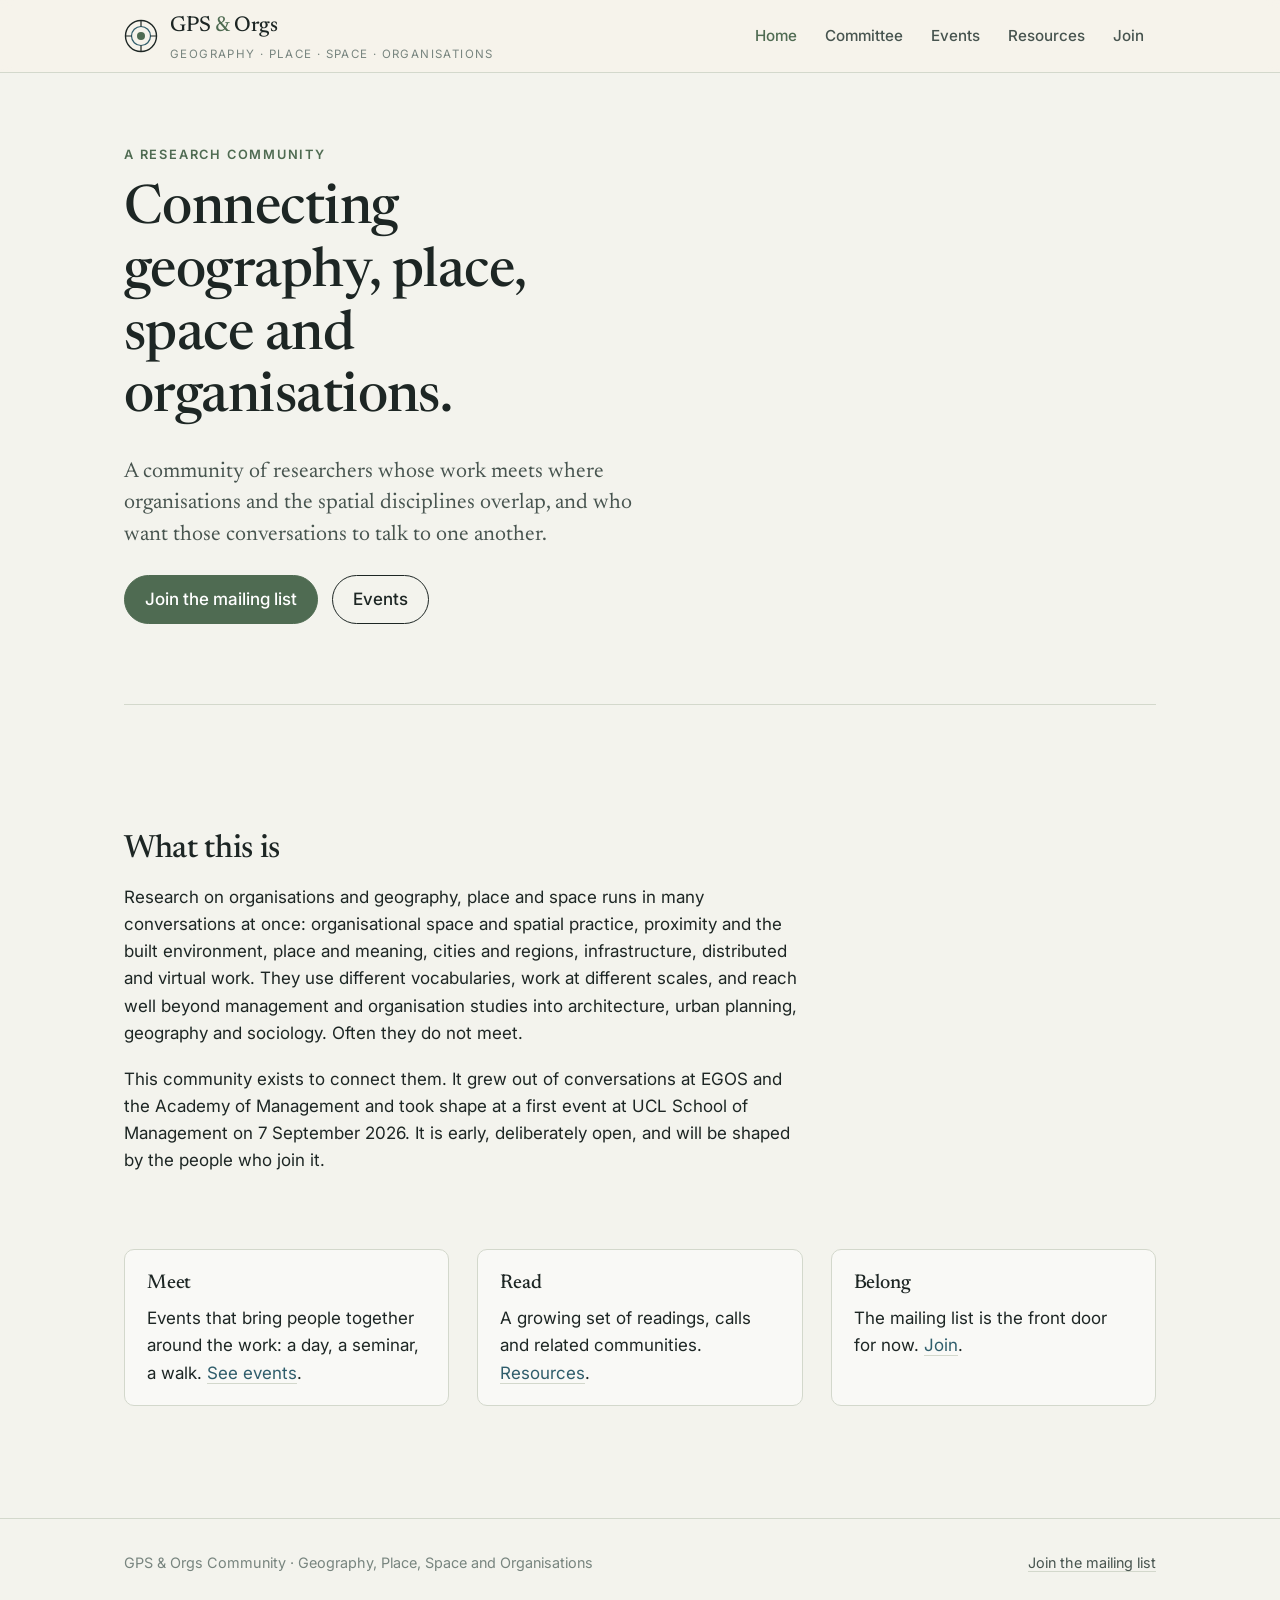
==== index.html @ 7c2a7838 "Revise: green/blue palette, new headline, committee headers only, no contact email, event and resour" ====
<!doctype html>
<html lang="en">
<head>
<meta charset="utf-8">
<meta name="viewport" content="width=device-width, initial-scale=1">
<title>Home · GPS &amp; Orgs Community</title>
<meta name="description" content="A community of researchers exploring organisations in relation to geography, place and space.">
<link rel="stylesheet" href="assets/site.css">
</head>
<body>
<header class="site"><div class="wrap">
  <a class="brand" href="/"><svg viewBox="0 0 34 34" aria-hidden="true"><circle cx="17" cy="17" r="15.5" fill="none" stroke="#1d2624" stroke-width="1.4"/><circle cx="17" cy="17" r="9.5" fill="none" stroke="#2f5d6b" stroke-width="1.2"/><circle cx="17" cy="17" r="4" fill="#4f6b52"/><path d="M17 1.5v6M17 26.5v6M1.5 17h6M26.5 17h6" stroke="#1d2624" stroke-width="1.2"/></svg><span><span class="name">GPS <span>&amp;</span> Orgs</span><span class="tag">Geography · Place · Space · Organisations</span></span></a>
  <nav class="main" aria-label="Main"><a href="/" aria-current="page">Home</a><a href="/committee">Committee</a><a href="/events">Events</a><a href="/resources">Resources</a><a href="/join">Join</a></nav>
</div></header>
<main class="wrap">

<section class="hero">
  <div class="kicker">A research community</div>
  <h1>Connecting geography, place, space and organisations.</h1>
  <p class="lede">A community of researchers whose work meets where organisations and the spatial disciplines overlap, and who want those conversations to talk to one another.</p>
  <div class="actions"><a class="btn accent" href="/join">Join the mailing list</a><a class="btn" href="/events">Events</a></div>
</section>
<hr class="rule">
<section class="band">
  <h2>What this is</h2>
  <p>Research on organisations and geography, place and space runs in many conversations at once: organisational space and spatial practice, proximity and the built environment, place and meaning, cities and regions, infrastructure, distributed and virtual work. They use different vocabularies, work at different scales, and reach well beyond management and organisation studies into architecture, urban planning, geography and sociology. Often they do not meet.</p>
  <p>This community exists to connect them. It grew out of conversations at EGOS and the Academy of Management and took shape at a first event at UCL School of Management on 7 September 2026. It is early, deliberately open, and will be shaped by the people who join it.</p>
</section>
<section class="band">
  <div class="grid">
    <div class="card"><h3>Meet</h3><p>Events that bring people together around the work: a day, a seminar, a walk. <a href="/events">See events</a>.</p></div>
    <div class="card"><h3>Read</h3><p>A growing set of readings, calls and related communities. <a href="/resources">Resources</a>.</p></div>
    <div class="card"><h3>Belong</h3><p>The mailing list is the front door for now. <a href="/join">Join</a>.</p></div>
  </div>
</section>

</main>
<footer class="site"><div class="wrap">
  <div>GPS &amp; Orgs Community · Geography, Place, Space and Organisations</div>
  <div><a href="/join">Join the mailing list</a></div>
</div></footer>
</body>
</html>
---- assets/site.css ----
/* GPS & Orgs Community: shared styles */
@import url('https://fonts.googleapis.com/css2?family=Newsreader:ital,opsz,wght@0,6..72,400;0,6..72,500;0,6..72,600;1,6..72,400&family=Inter:wght@400;500;600&display=swap');

:root {
  --paper: #f3f3ed;
  --paper-2: #e9eae1;
  --ink: #1d2624;
  --ink-2: #47544f;
  --ink-3: #78857f;
  --rule: #d3d8cc;
  --terracotta: #4f6b52;   /* accent 1: moss green (variable name kept for brevity) */
  --slate: #2f5d6b;        /* accent 2: deep lake blue */
  --moss: #6f8a6a;
  --max: 1080px;
  --serif: "Newsreader", Georgia, "Times New Roman", serif;
  --sans: "Inter", -apple-system, BlinkMacSystemFont, "Helvetica Neue", Arial, sans-serif;
}
* { box-sizing: border-box; }
html { background: var(--paper); }
body {
  margin: 0; color: var(--ink); background: var(--paper);
  font-family: var(--sans); font-size: 17px; line-height: 1.6;
  -webkit-font-smoothing: antialiased;
}
/* faint contour lines, like a topographic sheet */
body::before {
  content: ""; position: fixed; inset: 0; z-index: -1; pointer-events: none; opacity: .55;
  background-image: url("data:image/svg+xml;utf8,<svg xmlns='http://www.w3.org/2000/svg' width='900' height='900' viewBox='0 0 900 900' fill='none' stroke='%23cdd6c9' stroke-width='1'><path d='M-50 120c120-60 240-40 330 20s190 90 300 40 220-90 370-30'/><path d='M-50 200c120-60 250-30 340 30s200 90 310 40 220-100 350-40'/><path d='M-50 290c130-50 250-20 340 40s210 80 320 30 210-90 340-40'/><path d='M-50 640c140-70 260-30 350 30s200 100 320 40 220-110 330-50'/><path d='M-50 730c140-70 270-20 350 40s210 100 330 40 210-100 320-50'/><path d='M-50 820c140-60 270-10 350 50s210 90 330 30 210-90 320-40'/><circle cx='690' cy='470' r='60'/><circle cx='690' cy='470' r='105'/><circle cx='690' cy='470' r='150'/><circle cx='210' cy='500' r='45'/><circle cx='210' cy='500' r='85'/></svg>");
  background-size: 900px 900px;
}
a { color: var(--slate); text-decoration: none; border-bottom: 1px solid var(--rule); transition: border-color .15s, color .15s; }
a:hover { color: var(--terracotta); border-bottom-color: var(--terracotta); }
h1, h2, h3 { font-family: var(--serif); font-weight: 500; line-height: 1.15; letter-spacing: -.01em; margin: 0 0 .5em; }
h1 { font-size: clamp(2.2rem, 4.5vw, 3.4rem); }
h2 { font-size: clamp(1.5rem, 2.6vw, 2rem); margin-top: 2.2em; }
h3 { font-size: 1.25rem; margin-top: 1.6em; }
p { margin: 0 0 1.1em; max-width: 62ch; }
.lede { font-family: var(--serif); font-size: 1.35rem; line-height: 1.45; color: var(--ink-2); max-width: 44ch; }
.muted { color: var(--ink-3); }
.small { font-size: .9rem; }
.wrap { max-width: var(--max); margin: 0 auto; padding: 0 24px; }

/* header */
header.site { border-bottom: 1px solid var(--rule); background: rgba(246,242,234,.85); backdrop-filter: blur(6px); position: sticky; top: 0; z-index: 10; }
header.site .wrap { display: flex; align-items: center; justify-content: space-between; gap: 24px; min-height: 72px; flex-wrap: wrap; }
.brand { display: flex; align-items: center; gap: 12px; border: 0; color: var(--ink); }
.brand:hover { color: var(--ink); }
.brand svg { width: 34px; height: 34px; flex: none; }
.brand .name { font-family: var(--serif); font-size: 1.35rem; font-weight: 500; letter-spacing: -.01em; }
.brand .name span { color: var(--terracotta); }
.brand .tag { display: block; font-family: var(--sans); font-size: .72rem; letter-spacing: .12em; text-transform: uppercase; color: var(--ink-3); margin-top: 1px; }
nav.main { display: flex; gap: 4px; flex-wrap: wrap; }
nav.main a { border: 0; padding: 8px 12px; border-radius: 6px; font-size: .95rem; font-weight: 500; color: var(--ink-2); }
nav.main a:hover { background: var(--paper-2); color: var(--ink); }
nav.main a[aria-current="page"] { color: var(--terracotta); }

/* hero and sections */
.hero { padding: 72px 0 40px; }
.hero .kicker { font-size: .8rem; letter-spacing: .14em; text-transform: uppercase; color: var(--terracotta); font-weight: 600; margin-bottom: 14px; }
.hero h1 { max-width: 16ch; }
.page-title { padding: 56px 0 8px; }
section.band { padding: 16px 0 40px; }
.rule { border: 0; border-top: 1px solid var(--rule); margin: 40px 0; }
.grid { display: grid; gap: 28px; grid-template-columns: repeat(auto-fit, minmax(260px, 1fr)); }
.card { background: rgba(255,255,255,.5); border: 1px solid var(--rule); border-radius: 10px; padding: 22px 22px 18px; }
.card h3 { margin-top: 0; }
.card p:last-child { margin-bottom: 0; }
.btn { display: inline-block; border: 1px solid var(--ink); border-radius: 999px; padding: 10px 20px; font-weight: 500; color: var(--ink); }
.btn:hover { background: var(--ink); color: var(--paper); border-color: var(--ink); }
.btn.accent { background: var(--terracotta); border-color: var(--terracotta); color: #fff; }
.btn.accent:hover { background: #3d553f; border-color: #3d553f; }
.actions { display: flex; gap: 14px; flex-wrap: wrap; margin-top: 22px; }

/* people */
.people { display: grid; gap: 22px 32px; grid-template-columns: repeat(auto-fill, minmax(230px, 1fr)); margin-top: 8px; }
.person { border-top: 2px solid var(--rule); padding-top: 12px; }
.person .who { font-family: var(--serif); font-size: 1.2rem; font-weight: 500; }
.person .where { color: var(--ink-2); font-size: .95rem; }
.person .role { color: var(--ink-3); font-size: .82rem; letter-spacing: .06em; text-transform: uppercase; margin-top: 4px; }
.placeholder { color: var(--ink-3); font-style: italic; }

/* events */
.event { display: grid; grid-template-columns: 120px 1fr; gap: 20px; padding: 22px 0; border-top: 1px solid var(--rule); }
.event:last-child { border-bottom: 1px solid var(--rule); }
.event .when { font-family: var(--serif); font-size: 1.15rem; line-height: 1.25; color: var(--ink-2); }
.event .when small { display: block; font-family: var(--sans); font-size: .8rem; color: var(--ink-3); margin-top: 4px; }
.event h3 { margin: 0 0 .3em; }
.event .where { color: var(--ink-3); font-size: .92rem; margin-bottom: .6em; }
@media (max-width: 600px) { .event { grid-template-columns: 1fr; gap: 6px; } }

/* forms */
form.join { max-width: 520px; }
.field { margin-bottom: 18px; }
.field label { display: block; font-size: .9rem; font-weight: 500; margin-bottom: 6px; }
.field input, .field select, .field textarea {
  width: 100%; font: inherit; color: var(--ink); background: rgba(255,255,255,.7);
  border: 1px solid var(--rule); border-radius: 8px; padding: 11px 12px;
}
.field input:focus, .field select:focus, .field textarea:focus { outline: 2px solid var(--slate); outline-offset: 1px; border-color: var(--slate); }
.field .hint { font-size: .85rem; color: var(--ink-3); margin-top: 6px; }
.check { display: flex; gap: 10px; align-items: flex-start; font-size: .95rem; }
.check input { width: auto; margin-top: 5px; }

/* footer */
footer.site { border-top: 1px solid var(--rule); margin-top: 72px; padding: 32px 0 48px; color: var(--ink-3); font-size: .9rem; }
footer.site .wrap { display: flex; justify-content: space-between; gap: 24px; flex-wrap: wrap; }
footer.site a { color: var(--ink-2); }
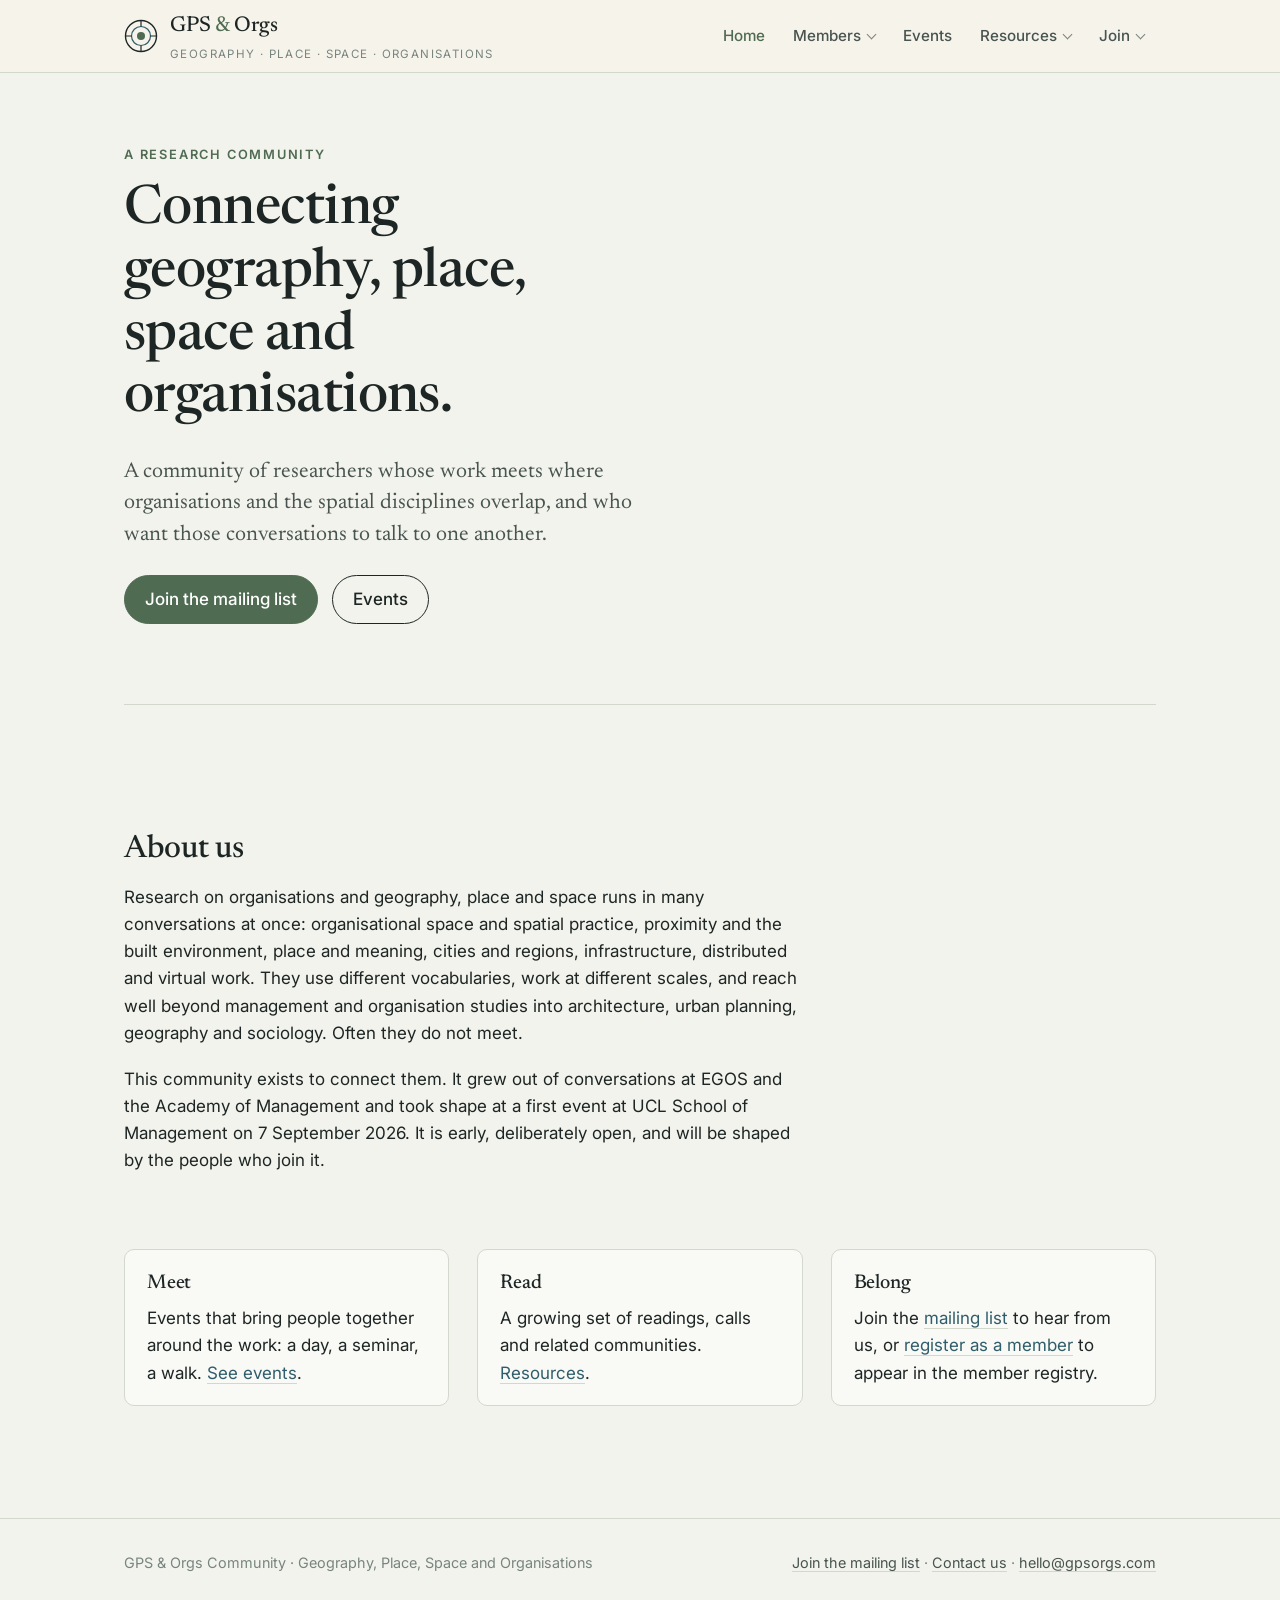
==== commit abc4e4bb: "v2 layer 1: dropdown navigation, Readings and Teaching split from Resources, Members and Register pl" ====
--- a/index.html
+++ b/index.html
@@ -10,7 +10,7 @@
 <body>
 <header class="site"><div class="wrap">
   <a class="brand" href="/"><svg viewBox="0 0 34 34" aria-hidden="true"><circle cx="17" cy="17" r="15.5" fill="none" stroke="#1d2624" stroke-width="1.4"/><circle cx="17" cy="17" r="9.5" fill="none" stroke="#2f5d6b" stroke-width="1.2"/><circle cx="17" cy="17" r="4" fill="#4f6b52"/><path d="M17 1.5v6M17 26.5v6M1.5 17h6M26.5 17h6" stroke="#1d2624" stroke-width="1.2"/></svg><span><span class="name">GPS <span>&amp;</span> Orgs</span><span class="tag">Geography · Place · Space · Organisations</span></span></a>
-  <nav class="main" aria-label="Main"><a href="/" aria-current="page">Home</a><a href="/committee">Committee</a><a href="/events">Events</a><a href="/resources">Resources</a><a href="/join">Join</a></nav>
+  <nav class="main" aria-label="Main"><a href="/" aria-current="page">Home</a><details class="menu"><summary>Members</summary><div class="drop"><a href="/committee">Committee</a><a href="/members">Member registry</a></div></details><a href="/events">Events</a><details class="menu"><summary>Resources</summary><div class="drop"><a href="/resources">Community</a><a href="/readings">Readings</a><a href="/teaching">Teaching</a></div></details><details class="menu"><summary>Join</summary><div class="drop"><a href="/join">Mailing list</a><a href="/register">Register as a member</a></div></details></nav>
 </div></header>
 <main class="wrap">
 
@@ -22,7 +22,7 @@
 </section>
 <hr class="rule">
 <section class="band">
-  <h2>What this is</h2>
+  <h2>About us</h2>
   <p>Research on organisations and geography, place and space runs in many conversations at once: organisational space and spatial practice, proximity and the built environment, place and meaning, cities and regions, infrastructure, distributed and virtual work. They use different vocabularies, work at different scales, and reach well beyond management and organisation studies into architecture, urban planning, geography and sociology. Often they do not meet.</p>
   <p>This community exists to connect them. It grew out of conversations at EGOS and the Academy of Management and took shape at a first event at UCL School of Management on 7 September 2026. It is early, deliberately open, and will be shaped by the people who join it.</p>
 </section>
@@ -30,14 +30,19 @@
   <div class="grid">
     <div class="card"><h3>Meet</h3><p>Events that bring people together around the work: a day, a seminar, a walk. <a href="/events">See events</a>.</p></div>
     <div class="card"><h3>Read</h3><p>A growing set of readings, calls and related communities. <a href="/resources">Resources</a>.</p></div>
-    <div class="card"><h3>Belong</h3><p>The mailing list is the front door for now. <a href="/join">Join</a>.</p></div>
+    <div class="card"><h3>Belong</h3><p>Join the <a href="/join">mailing list</a> to hear from us, or <a href="/register">register as a member</a> to appear in the member registry.</p></div>
   </div>
 </section>
 
 </main>
 <footer class="site"><div class="wrap">
   <div>GPS &amp; Orgs Community · Geography, Place, Space and Organisations</div>
-  <div><a href="/join">Join the mailing list</a></div>
+  <div><a href="/join">Join the mailing list</a> · <a href="/contact">Contact us</a> · <a class="mail" data-u="hello" data-d="gpsorgs.com"></a></div>
 </div></footer>
+<script>
+document.querySelectorAll('a.mail').forEach(function(a){var u=a.dataset.u,d=a.dataset.d;a.href='mailto:'+u+'@'+d;if(!a.textContent.trim())a.textContent=u+'@'+d;});
+document.querySelectorAll('details.menu').forEach(function(d){d.addEventListener('toggle',function(){if(d.open)document.querySelectorAll('details.menu').forEach(function(o){if(o!==d)o.open=false;});});});
+document.addEventListener('click',function(e){if(!e.target.closest('details.menu'))document.querySelectorAll('details.menu').forEach(function(o){o.open=false;});});
+</script>
 </body>
 </html>
--- a/assets/site.css
+++ b/assets/site.css
@@ -53,6 +53,20 @@
 nav.main a { border: 0; padding: 8px 12px; border-radius: 6px; font-size: .95rem; font-weight: 500; color: var(--ink-2); }
 nav.main a:hover { background: var(--paper-2); color: var(--ink); }
 nav.main a[aria-current="page"] { color: var(--terracotta); }
+/* dropdown groups: native disclosure, no script needed to open */
+details.menu { position: relative; }
+details.menu summary { list-style: none; cursor: pointer; padding: 8px 12px; border-radius: 6px; font-size: .95rem; font-weight: 500; color: var(--ink-2); user-select: none; }
+details.menu summary::-webkit-details-marker { display: none; }
+details.menu summary::after { content: ""; display: inline-block; width: 6px; height: 6px; margin-left: 7px; border-right: 1.5px solid currentColor; border-bottom: 1.5px solid currentColor; transform: translateY(-3px) rotate(45deg); opacity: .7; }
+details.menu[open] summary, details.menu summary:hover { background: var(--paper-2); color: var(--ink); }
+details.menu summary.current { color: var(--terracotta); }
+details.menu .drop { position: absolute; top: calc(100% + 6px); left: 0; min-width: 210px; background: var(--paper); border: 1px solid var(--rule); border-radius: 10px; padding: 6px; box-shadow: 0 10px 30px rgba(29,38,36,.10); display: flex; flex-direction: column; z-index: 20; }
+details.menu .drop a { display: block; padding: 9px 12px; border-radius: 6px; }
+@media (max-width: 720px) {
+  header.site .wrap { align-items: flex-start; padding-top: 10px; padding-bottom: 10px; }
+  nav.main { width: 100%; }
+  details.menu .drop { position: static; box-shadow: none; border: 0; padding: 0 0 4px 10px; min-width: 0; }
+}
 
 /* hero and sections */
 .hero { padding: 72px 0 40px; }
@@ -105,3 +119,27 @@
 footer.site { border-top: 1px solid var(--rule); margin-top: 72px; padding: 32px 0 48px; color: var(--ink-3); font-size: .9rem; }
 footer.site .wrap { display: flex; justify-content: space-between; gap: 24px; flex-wrap: wrap; }
 footer.site a { color: var(--ink-2); }
+
+/* resources page */
+.subnav { display: flex; gap: 8px; flex-wrap: wrap; margin: 6px 0 12px; }
+.subnav a { border: 1px solid var(--rule); border-radius: 999px; padding: 6px 14px; font-size: .88rem; color: var(--ink-2); background: rgba(255,255,255,.4); }
+.subnav a:hover { border-color: var(--slate); color: var(--slate); }
+.notice-list { border-top: 1px solid var(--rule); }
+.notice { display: grid; grid-template-columns: 120px 1fr; gap: 20px; padding: 18px 0; border-bottom: 1px solid var(--rule); }
+.notice .when { font-family: var(--serif); font-size: 1.05rem; color: var(--ink-2); line-height: 1.3; }
+.notice .when small { display: block; font-family: var(--sans); font-size: .78rem; color: var(--ink-3); margin-top: 3px; }
+.notice h3 { margin: 0 0 .25em; font-size: 1.15rem; }
+.notice p { margin: 0; }
+.notice .meta { color: var(--ink-3); font-size: .88rem; margin-top: 4px; }
+.notice.empty p { margin: 0; }
+@media (max-width: 600px) { .notice { grid-template-columns: 1fr; gap: 4px; } }
+.shelf { display: grid; gap: 8px 40px; grid-template-columns: repeat(auto-fit, minmax(300px, 1fr)); }
+.shelf-item { padding: 18px 0 10px; border-top: 1px solid var(--rule); }
+.shelf-item h3 { margin: 0 0 .35em; font-size: 1.15rem; }
+.shelf-item p { font-size: .95rem; color: var(--ink-2); margin-bottom: .6em; }
+.shelf-item ul { margin: 0; padding-left: 1.1em; font-size: .93rem; }
+.shelf-item li { margin-bottom: .45em; }
+.linklist { list-style: none; padding: 0; margin: 0; border-top: 1px solid var(--rule); max-width: 62ch; }
+.linklist li { padding: 12px 0; border-bottom: 1px solid var(--rule); }
+.shelf-cat { font-family: var(--sans); font-size: .8rem; letter-spacing: .14em; text-transform: uppercase; color: var(--terracotta); font-weight: 600; margin: 2.2em 0 .4em; }
+.shelf-cat + .shelf { margin-bottom: 8px; }
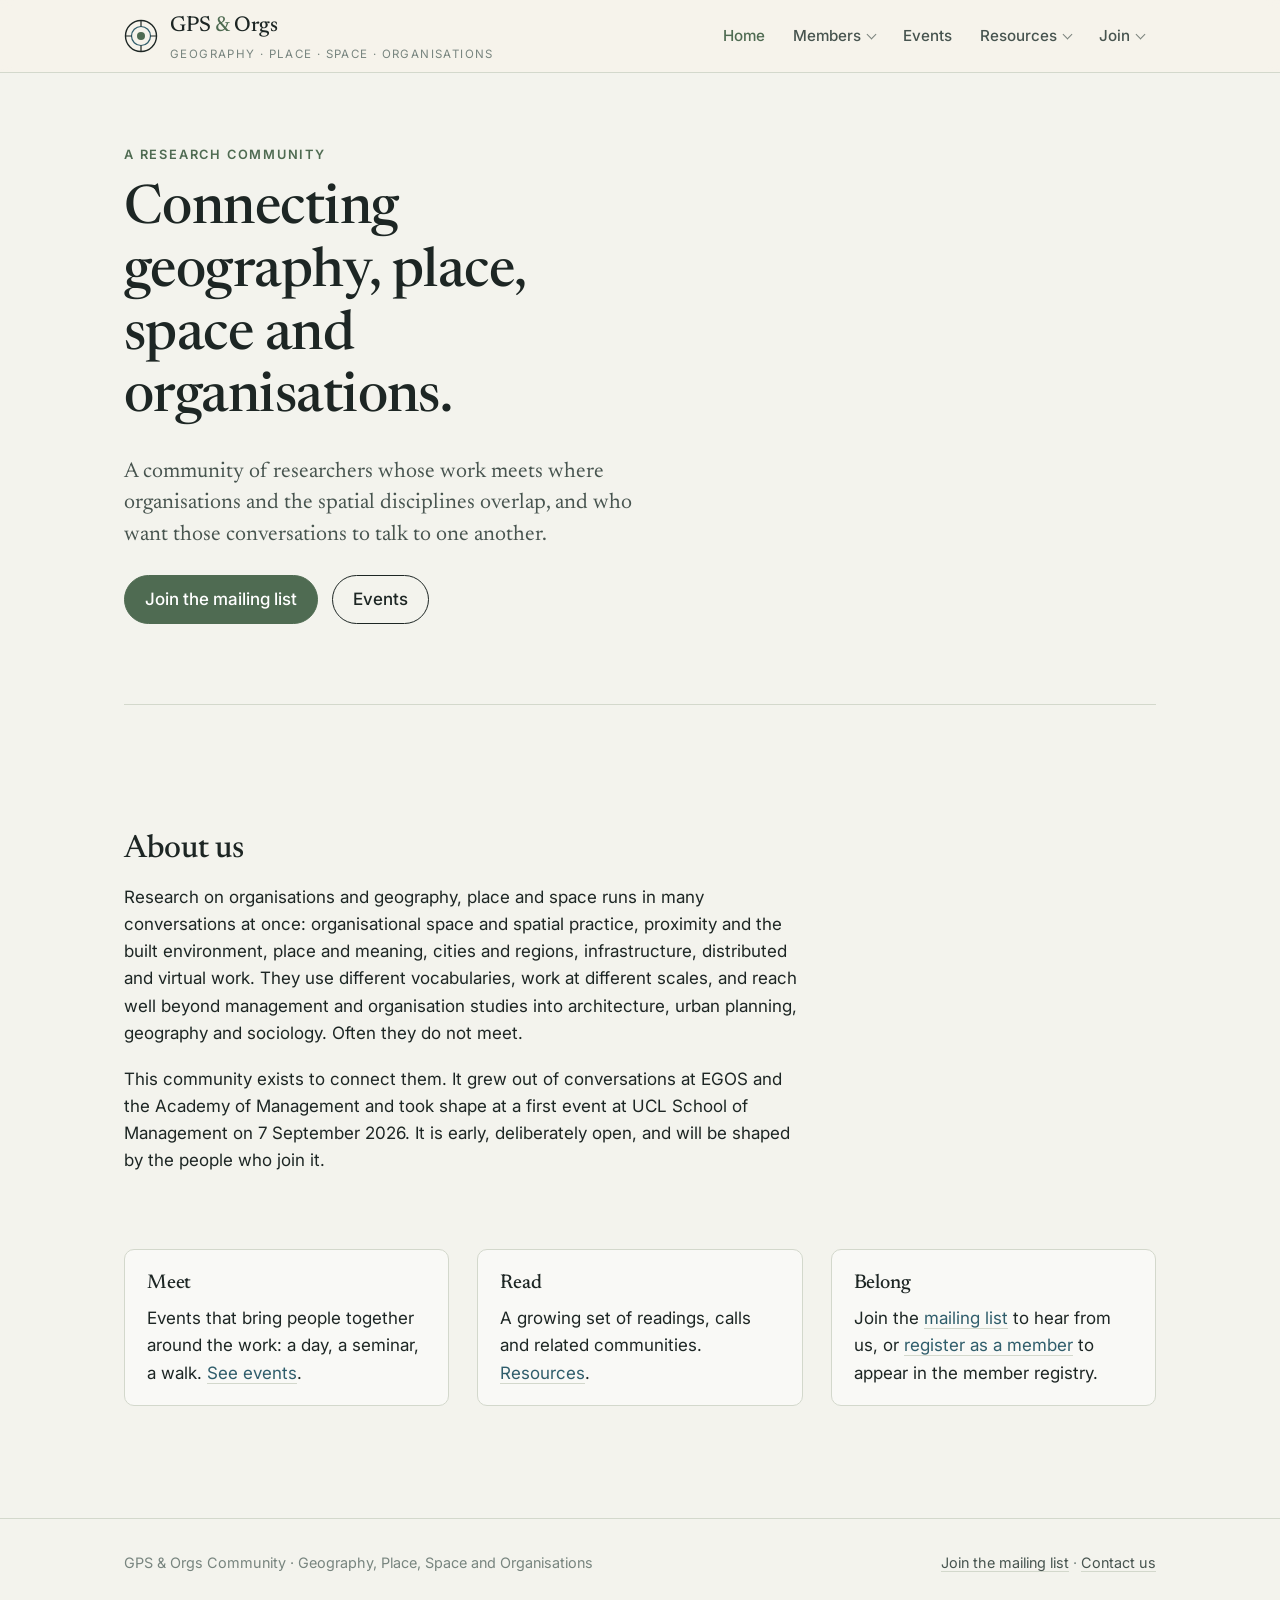
==== commit 29b238a0: "Footer: contact form link only, address stays on the contact pages" ====
--- a/index.html
+++ b/index.html
@@ -37,7 +37,7 @@
 </main>
 <footer class="site"><div class="wrap">
   <div>GPS &amp; Orgs Community · Geography, Place, Space and Organisations</div>
-  <div><a href="/join">Join the mailing list</a> · <a href="/contact">Contact us</a> · <a class="mail" data-u="hello" data-d="gpsorgs.com"></a></div>
+  <div><a href="/join">Join the mailing list</a> · <a href="/contact">Contact us</a></div>
 </div></footer>
 <script>
 document.querySelectorAll('a.mail').forEach(function(a){var u=a.dataset.u,d=a.dataset.d;a.href='mailto:'+u+'@'+d;if(!a.textContent.trim())a.textContent=u+'@'+d;});
--- a/assets/site.css
+++ b/assets/site.css
@@ -62,6 +62,7 @@
 details.menu summary.current { color: var(--terracotta); }
 details.menu .drop { position: absolute; top: calc(100% + 6px); left: 0; min-width: 210px; background: var(--paper); border: 1px solid var(--rule); border-radius: 10px; padding: 6px; box-shadow: 0 10px 30px rgba(29,38,36,.10); display: flex; flex-direction: column; z-index: 20; }
 details.menu .drop a { display: block; padding: 9px 12px; border-radius: 6px; }
+details.menu:last-child .drop { left: auto; right: 0; }   /* last menu opens leftwards so it never leaves the page */
 @media (max-width: 720px) {
   header.site .wrap { align-items: flex-start; padding-top: 10px; padding-bottom: 10px; }
   nav.main { width: 100%; }
@@ -133,12 +134,14 @@
 .notice .meta { color: var(--ink-3); font-size: .88rem; margin-top: 4px; }
 .notice.empty p { margin: 0; }
 @media (max-width: 600px) { .notice { grid-template-columns: 1fr; gap: 4px; } }
-.shelf { display: grid; gap: 8px 40px; grid-template-columns: repeat(auto-fit, minmax(300px, 1fr)); }
+.shelf { display: grid; gap: 14px 72px; grid-template-columns: repeat(auto-fit, minmax(320px, 1fr)); }
 .shelf-item { padding: 18px 0 10px; border-top: 1px solid var(--rule); }
 .shelf-item h3 { margin: 0 0 .35em; font-size: 1.15rem; }
 .shelf-item p { font-size: .95rem; color: var(--ink-2); margin-bottom: .6em; }
 .shelf-item ul { margin: 0; padding-left: 1.1em; font-size: .93rem; }
-.shelf-item li { margin-bottom: .45em; }
+.shelf-item li { margin-bottom: .6em; }
+.shelf-item a.scholar { white-space: nowrap; font-size: .82rem; color: var(--ink-3); border-bottom-color: transparent; margin-left: .35em; }
+.shelf-item a.scholar:hover { color: var(--slate); border-bottom-color: var(--slate); }
 .linklist { list-style: none; padding: 0; margin: 0; border-top: 1px solid var(--rule); max-width: 62ch; }
 .linklist li { padding: 12px 0; border-bottom: 1px solid var(--rule); }
 .shelf-cat { font-family: var(--sans); font-size: .8rem; letter-spacing: .14em; text-transform: uppercase; color: var(--terracotta); font-weight: 600; margin: 2.2em 0 .4em; }
